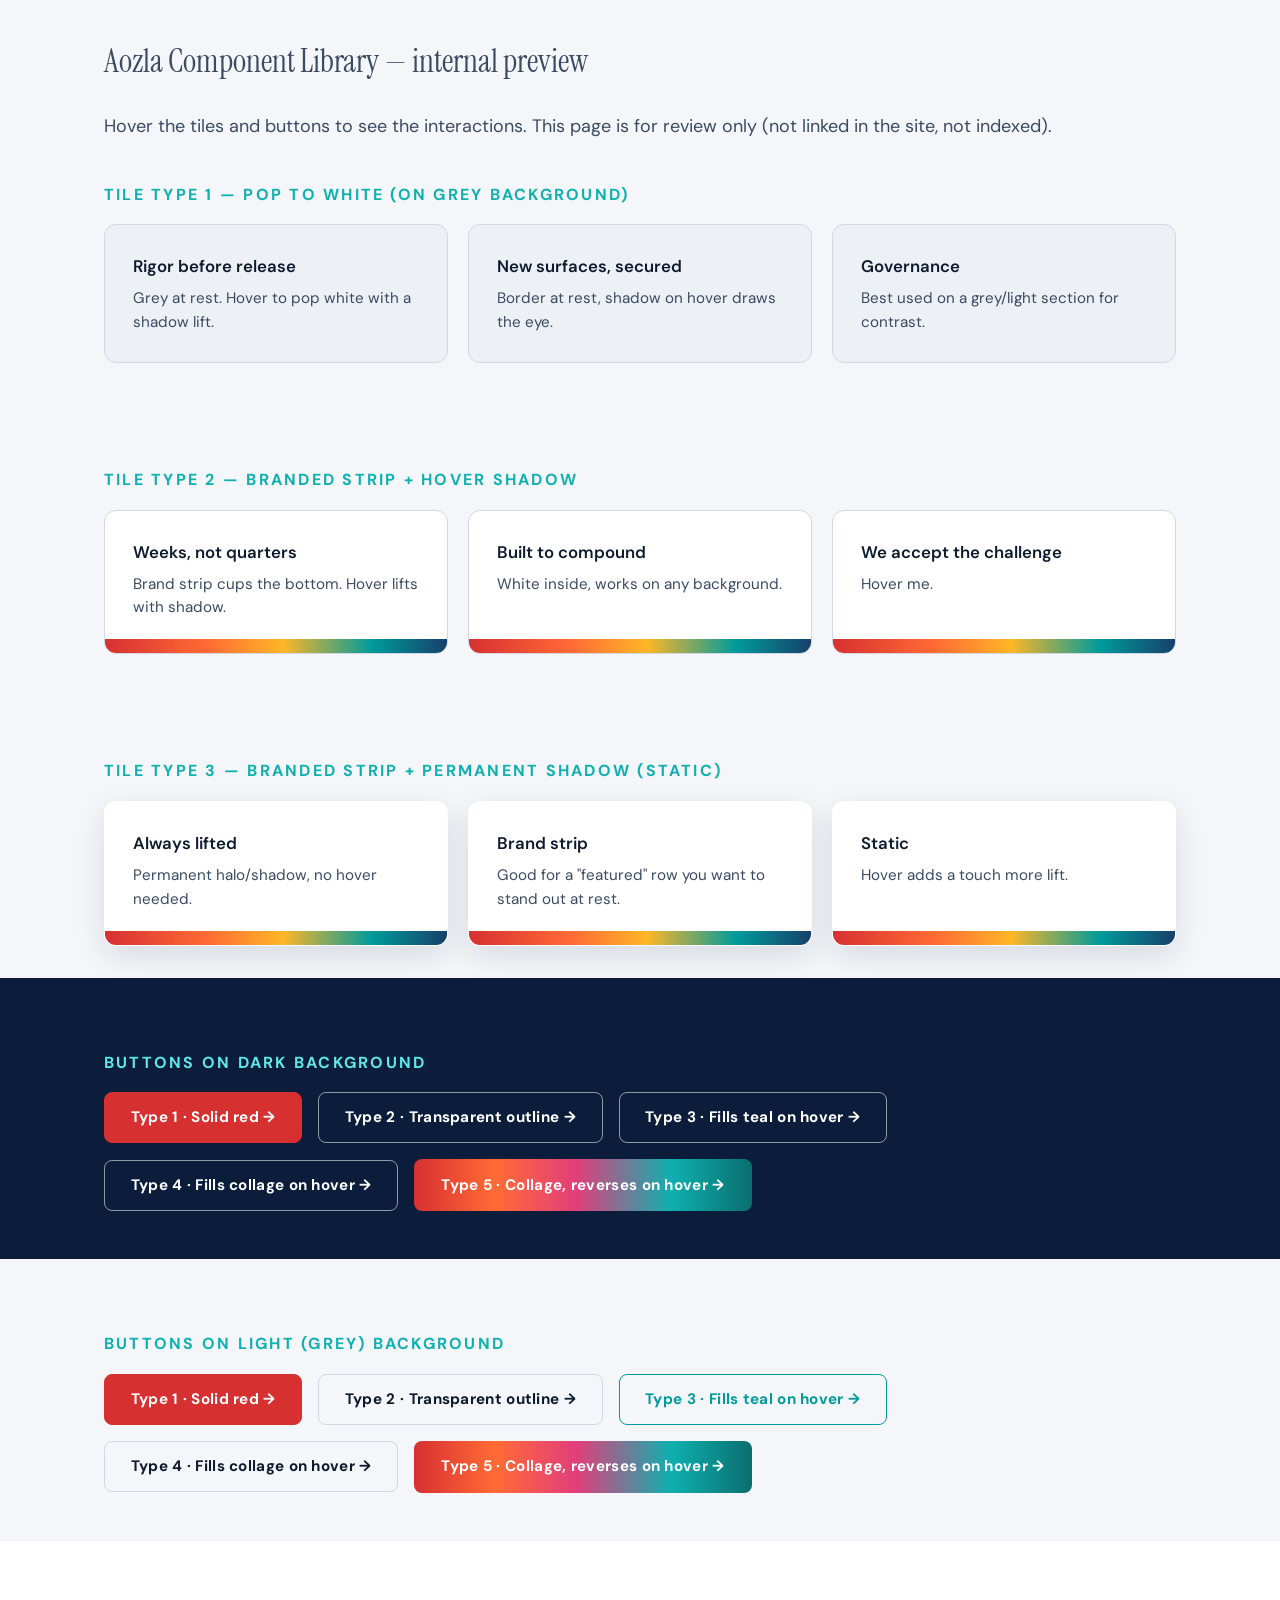
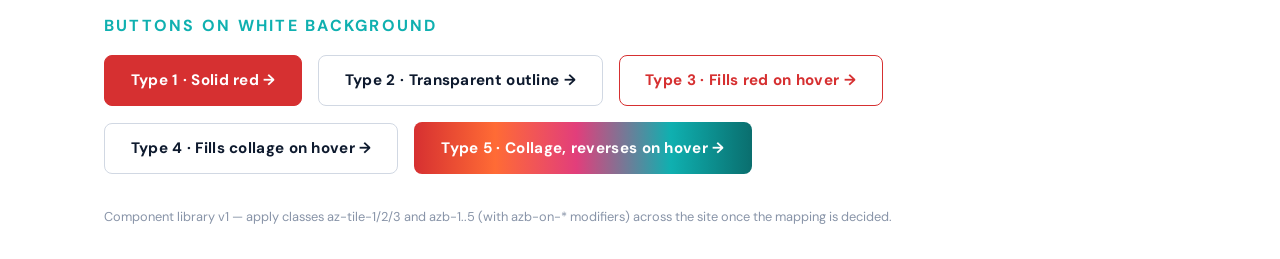
==== components.html @ dd2259ca "Add files via upload" ====
<!DOCTYPE html>
<html lang="en">
<head>
  <meta charset="UTF-8">
  <meta name="viewport" content="width=device-width, initial-scale=1.0">
  <meta name="robots" content="noindex">
  <title>Aozla — Component Library (internal preview)</title>
  <link rel="preconnect" href="https://fonts.googleapis.com">
  <link rel="preconnect" href="https://fonts.gstatic.com" crossorigin>
  <link href="https://fonts.googleapis.com/css2?family=DM+Sans:ital,opsz,wght@0,9..40,300;0,9..40,400;0,9..40,500;0,9..40,600;0,9..40,700;1,9..40,400&family=Instrument+Serif:ital@0;1&display=swap" rel="stylesheet">
  <link rel="stylesheet" href="styles.css?v=58">
<style>
  body{font-family:'DM Sans',sans-serif;margin:0;}
  .cx{max-width:1120px;margin:0 auto;padding:2rem 1.5rem;}
  .cx h1{font-family:'Instrument Serif',serif;font-weight:400;font-size:2rem;margin:.2rem 0 1.5rem;}
  .cx h2{font-size:1rem;letter-spacing:.14em;text-transform:uppercase;color:#0FB0B0;margin:2.5rem 0 1rem;}
  .band-dark{background:#0B1D3A;} .band-grey{background:#F4F6F9;} .band-white{background:#fff;}
  .grid3{display:grid;grid-template-columns:repeat(3,1fr);gap:1.25rem;}
  .row{display:flex;gap:1rem;flex-wrap:wrap;align-items:center;margin-bottom:1rem;}
  .lbl{font-size:.78rem;color:#8894a8;width:100%;margin-top:.5rem;}
  .tile-h3{font-weight:600;color:#0E1A2E;margin:0 0 .4rem;font-size:1.05rem;}
  .tile-p{color:#3B4A61;font-size:.95rem;line-height:1.55;margin:0;}
  @media(max-width:768px){.grid3{grid-template-columns:1fr;}}
</style>
</head>
<body>

<div class="band-grey"><div class="cx">
  <h1>Aozla Component Library — internal preview</h1>
  <p style="color:#3B4A61;">Hover the tiles and buttons to see the interactions. This page is for review only (not linked in the site, not indexed).</p>

  <h2>Tile Type 1 — Pop to white (on grey background)</h2>
  <div class="grid3">
    <div class="az-tile az-tile-1"><h3 class="tile-h3">Rigor before release</h3><p class="tile-p">Grey at rest. Hover to pop white with a shadow lift.</p></div>
    <div class="az-tile az-tile-1"><h3 class="tile-h3">New surfaces, secured</h3><p class="tile-p">Border at rest, shadow on hover draws the eye.</p></div>
    <div class="az-tile az-tile-1"><h3 class="tile-h3">Governance</h3><p class="tile-p">Best used on a grey/light section for contrast.</p></div>
  </div>
</div></div>

<div class="band-grey"><div class="cx">
  <h2>Tile Type 2 — Branded strip + hover shadow</h2>
  <div class="grid3">
    <div class="az-tile az-tile-2"><h3 class="tile-h3">Weeks, not quarters</h3><p class="tile-p">Brand strip cups the bottom. Hover lifts with shadow.</p></div>
    <div class="az-tile az-tile-2"><h3 class="tile-h3">Built to compound</h3><p class="tile-p">White inside, works on any background.</p></div>
    <div class="az-tile az-tile-2"><h3 class="tile-h3">We accept the challenge</h3><p class="tile-p">Hover me.</p></div>
  </div>
</div></div>

<div class="band-grey"><div class="cx">
  <h2>Tile Type 3 — Branded strip + permanent shadow (static)</h2>
  <div class="grid3">
    <div class="az-tile az-tile-3"><h3 class="tile-h3">Always lifted</h3><p class="tile-p">Permanent halo/shadow, no hover needed.</p></div>
    <div class="az-tile az-tile-3"><h3 class="tile-h3">Brand strip</h3><p class="tile-p">Good for a "featured" row you want to stand out at rest.</p></div>
    <div class="az-tile az-tile-3"><h3 class="tile-h3">Static</h3><p class="tile-p">Hover adds a touch more lift.</p></div>
  </div>
</div></div>

<div class="band-dark"><div class="cx">
  <h2 style="color:#5EE8E8;">Buttons on DARK background</h2>
  <div class="row">
    <a class="azb azb-1">Type 1 · Solid red &rarr;</a>
    <a class="azb azb-2 azb-on-dark">Type 2 · Transparent outline &rarr;</a>
    <a class="azb azb-3 azb-on-dark" style="--azb-fill:#009B9B;--azb-fill-text:#fff;">Type 3 · Fills teal on hover &rarr;</a>
    <a class="azb azb-4 azb-on-dark">Type 4 · Fills collage on hover &rarr;</a>
    <a class="azb azb-5">Type 5 · Collage, reverses on hover &rarr;</a>
  </div>
</div></div>

<div class="band-grey"><div class="cx">
  <h2>Buttons on LIGHT (grey) background</h2>
  <div class="row">
    <a class="azb azb-1">Type 1 · Solid red &rarr;</a>
    <a class="azb azb-2 azb-on-light">Type 2 · Transparent outline &rarr;</a>
    <a class="azb azb-3 azb-on-teal" style="--azb-fill:#009B9B;--azb-fill-text:#fff;">Type 3 · Fills teal on hover &rarr;</a>
    <a class="azb azb-4 azb-on-light">Type 4 · Fills collage on hover &rarr;</a>
    <a class="azb azb-5">Type 5 · Collage, reverses on hover &rarr;</a>
  </div>
</div></div>

<div class="band-white"><div class="cx">
  <h2>Buttons on WHITE background</h2>
  <div class="row">
    <a class="azb azb-1">Type 1 · Solid red &rarr;</a>
    <a class="azb azb-2 azb-on-light">Type 2 · Transparent outline &rarr;</a>
    <a class="azb azb-3 azb-on-red" style="--azb-fill:#D63031;--azb-fill-text:#fff;">Type 3 · Fills red on hover &rarr;</a>
    <a class="azb azb-4 azb-on-light">Type 4 · Fills collage on hover &rarr;</a>
    <a class="azb azb-5">Type 5 · Collage, reverses on hover &rarr;</a>
  </div>
  <p style="color:#8894a8;font-size:.8rem;margin-top:2rem;">Component library v1 — apply classes az-tile-1/2/3 and azb-1..5 (with azb-on-* modifiers) across the site once the mapping is decided.</p>
</div></div>

</body>
</html>
---- styles.css ----
/* ============================================
   AOZLA — Global Stylesheet
   ============================================ */

:root {
  /* Brand Colors — derived from the Aozla logo (dark navy + teal accent) */
  --navy:       #0B1D3A;
  --navy-mid:   #142D54;
  --navy-light: #1A3A6B;
  --teal:       #2CB5B5;
  --teal-dark:  #1F9494;
  --teal-light: #3DD4D4;
  --slate:      #4A5D7A;
  --light-grey: #F4F6F9;
  --mid-grey:   #D1D8E3;
  --dark-text:  #0E1A2E;
  --body-text:  #3B4A61;
  --white:      #FFFFFF;
  --red-accent: #C0392B; /* from the Aozla logo "Value" red */

  /* Typography */
  --font-display: 'Instrument Serif', Georgia, serif;
  --font-body:    'DM Sans', -apple-system, BlinkMacSystemFont, sans-serif;

  /* Spacing */
  --section-pad: clamp(3rem, 6vw, 5rem);
  --container-max: 1120px;

  /* Transitions */
  --ease: cubic-bezier(0.25, 0.46, 0.45, 0.94);
}

/* Reset & Base */
*, *::before, *::after { box-sizing: border-box; margin: 0; padding: 0; }

html {
  scroll-behavior: smooth;
  -webkit-font-smoothing: antialiased;
}

body {
  font-family: var(--font-body);
  color: var(--body-text);
  line-height: 1.65;
  font-size: 18px;
  background: var(--white);
}

img { max-width: 100%; display: block; }
a { color: inherit; text-decoration: none; }

.container {
  max-width: var(--container-max);
  margin: 0 auto;
  padding: 0 1.5rem;
}

/* ============================================
   NAVIGATION
   ============================================ */
.nav {
  position: fixed;
  top: 0; left: 0; right: 0;
  z-index: 100;
  background: rgba(255, 255, 255, 0.97);
  backdrop-filter: blur(12px);
  -webkit-backdrop-filter: blur(12px);
  border-bottom: 1px solid rgba(0,0,0,0.08);
  transition: background 0.3s var(--ease);
}
.nav-inner {
  max-width: var(--container-max);
  margin: 0 auto;
  padding: 0 1.5rem;
  display: flex;
  align-items: center;
  justify-content: space-between;
  height: 120px;
}
.nav-logo {
  display: flex;
  align-items: center;
  gap: 0.5rem;
}
.logo-mark {
  display: inline-flex;
  align-items: center;
  justify-content: center;
  width: 32px; height: 32px;
  background: var(--teal);
  color: var(--white);
  border-radius: 50%;
  font-family: var(--font-body);
  font-weight: 700;
  font-size: 14px;
  letter-spacing: 0;
}
.logo-text {
  font-family: var(--font-body);
  font-weight: 700;
  font-size: 18px;
  letter-spacing: 0.12em;
  color: var(--white);
}
.logo-img {
  height: 100px;
  width: auto;
}
.nav-links {
  display: none;
  list-style: none;
  gap: 2rem;
}
@media (min-width: 769px) {
  .nav-links {
    display: flex;
  }
}
.nav-links a {
  color: rgba(14, 26, 46, 0.6);
  font-size: 14px;
  font-weight: 500;
  letter-spacing: 0.02em;
  transition: color 0.2s;
  position: relative;
}
.nav-links a:hover,
.nav-links a.active {
  color: var(--dark-text);
}
.nav-links a.active::after {
  content: '';
  position: absolute;
  bottom: -4px;
  left: 0; right: 0;
  height: 2px;
  background: var(--teal);
  border-radius: 2px;
}

/* Mobile Toggle */
.nav-toggle {
  display: none;
  flex-direction: column;
  gap: 5px;
  background: none;
  border: none;
  cursor: pointer;
  padding: 4px;
}
.nav-toggle span {
  display: block;
  width: 22px;
  height: 2px;
  background: var(--dark-text);
  border-radius: 2px;
  transition: transform 0.3s, opacity 0.3s;
}

/* ============================================
   HERO
   ============================================ */
.hero {
  position: relative;
  min-height: 90vh;
  display: flex;
  align-items: center;
  background: #0E1A2E;
  overflow: hidden;
  padding-top: 120px;
}
.hero-bg {
  position: absolute;
  inset: 0;
  background: url('hero-bg.png') center center / cover no-repeat;
  opacity: 0.65;
  pointer-events: none;
}
.hero::before {
  content: '';
  position: absolute;
  inset: 0;
  background:
    linear-gradient(to right, rgba(11,29,58,0.7) 0%, rgba(11,29,58,0.45) 40%, rgba(11,29,58,0.2) 65%, rgba(11,29,58,0.1) 100%),
    linear-gradient(to top, rgba(11,29,58,0.6) 0%, transparent 40%);
  z-index: 1;
  pointer-events: none;
}
.hero::after {
  content: '';
  position: absolute;
  bottom: 0; left: 0; right: 0;
  height: 1px;
  background: linear-gradient(90deg, transparent, rgba(44,181,181,0.3), transparent);
  z-index: 2;
}
.hero-content {
  position: relative;
  z-index: 3;
  padding: 4rem 0;
}
.hero-tag {
  font-size: 22px;
  font-weight: 700;
  letter-spacing: 0.16em;
  text-transform: uppercase;
  color: #5EE8E8;
  margin-bottom: 1.5rem;
  text-shadow: 0 0 16px rgba(94,232,232,0.4), 0 1px 8px rgba(0,0,0,0.5);
}
.hero-title {
  font-family: var(--font-display);
  font-size: clamp(2.5rem, 5.5vw, 4.2rem);
  font-weight: 400;
  line-height: 1.2;
  letter-spacing: 0.05em;
  color: var(--white);
  margin-bottom: 1.5rem;
  max-width: 700px;
  text-shadow: 0 2px 12px rgba(0,0,0,0.5);
}
.hero-subtitle {
  font-size: clamp(1rem, 1.8vw, 1.15rem);
  line-height: 1.7;
  color: rgba(255,255,255,0.9);
  max-width: 600px;
  margin-bottom: 2.5rem;
  text-shadow: 0 1px 6px rgba(0,0,0,0.4);
}
}
.hero-actions {
  display: flex;
  gap: 1rem;
  flex-wrap: wrap;
}

/* ============================================
   BUTTONS
   ============================================ */
.btn {
  display: inline-flex;
  align-items: center;
  justify-content: center;
  padding: 0.75rem 1.75rem;
  font-family: var(--font-body);
  font-size: 14px;
  font-weight: 600;
  letter-spacing: 0.02em;
  border-radius: 6px;
  border: none;
  cursor: pointer;
  transition: all 0.25s var(--ease);
}
.btn-primary {
  background: #D63031;
  color: var(--white);
}
.btn-primary:hover {
  background: #C0392B;
  transform: translateY(-1px);
  box-shadow: 0 4px 16px rgba(214,48,49,0.35);
}
.btn-outline {
  background: transparent;
  color: var(--white);
  border: 1.5px solid rgba(255,255,255,0.25);
}
.btn-outline:hover {
  border-color: rgba(255,255,255,0.5);
  background: rgba(255,255,255,0.05);
}
.btn-outline-dark {
  background: #EAF6F6;
  color: var(--teal-dark);
  border: 1.5px solid #BEE3E3;
  margin-left: 0.75rem;
}
.btn-outline-dark:hover {
  border-color: var(--teal);
  color: var(--teal-dark);
  background: #D6EFEF;
}
.btn-lg {
  padding: 1rem 2.25rem;
  font-size: 15px;
}
.btn-full {
  width: 100%;
}

/* ============================================
   SECTIONS
   ============================================ */
.section {
  padding: var(--section-pad) 0;
}
.section-header {
  margin-bottom: 3.5rem;
}
.section-tag {
  font-size: 15px;
  font-weight: 800;
  letter-spacing: 0.16em;
  text-transform: uppercase;
  color: #0FB0B0;
  margin-bottom: 0.75rem;
}
.section-title {
  font-family: var(--font-display);
  font-size: clamp(1.75rem, 3.5vw, 2.5rem);
  font-weight: 400;
  line-height: 1.25;
  letter-spacing: 0.05em;
  color: var(--dark-text);
  max-width: 650px;
}

/* ============================================
   VALUE CARDS
   ============================================ */
.value-grid {
  display: grid;
  grid-template-columns: repeat(3, 1fr);
  gap: 2rem;
}
.value-card {
  position: relative;
  padding: 2rem;
  padding-bottom: 2.4rem;
  background: var(--light-grey);
  border-radius: 12px;
  border: 1px solid transparent;
  overflow: hidden;
  transition: all 0.3s var(--ease);
}
.value-card::after {
  content: '';
  position: absolute;
  left: 0;
  right: 0;
  bottom: 0;
  height: 14px;
  background: linear-gradient(90deg, #D63031 0%, #FF6B35 30%, #FFB627 52%, #009B9B 78%, #17406b 100%);
}
.value-card:hover {
  border-color: var(--mid-grey);
  transform: translateY(-2px);
  box-shadow: 0 8px 32px rgba(11,29,58,0.06);
}
.value-icon {
  width: 40px; height: 40px;
  color: #D63031;
  margin-bottom: 1.25rem;
}
.value-icon svg { width: 100%; height: 100%; }
.value-card h3 {
  font-family: var(--font-body);
  font-size: 1.1rem;
  font-weight: 600;
  color: var(--dark-text);
  margin-bottom: 0.6rem;
}
.value-card p {
  font-size: 1.05rem;
  line-height: 1.65;
  color: var(--body-text);
}

/* ============================================
   FOCUS AREAS GRID
   ============================================ */
.focus-section {
  background: var(--navy);
}
.focus-section .section-tag { color: #5EE8E8; font-size: 15px; }
.focus-section .section-title { color: var(--white); letter-spacing: 0.05em; }

.focus-grid {
  display: grid;
  grid-template-columns: repeat(2, 1fr);
  gap: 3px;
  background: rgba(94,232,232,0.28);
  border-radius: 12px;
  overflow: hidden;
}
.focus-item {
  display: block;
  padding: 2rem 2.25rem;
  background: var(--navy);
  transition: background 0.3s var(--ease);
  position: relative;
}
.focus-item:hover {
  background: var(--navy-mid);
}
.focus-number {
  font-size: 18px;
  font-weight: 700;
  color: #5EE8E8;
  letter-spacing: 0.08em;
  display: block;
  margin-bottom: 0.75rem;
}
.focus-item h3 {
  font-family: var(--font-display);
  font-size: 1.35rem;
  font-weight: 400;
  letter-spacing: 0.05em;
  color: var(--white);
  margin-bottom: 0.5rem;
}
.focus-item p {
  font-size: 1.05rem;
  line-height: 1.7;
  color: rgba(255,255,255,0.88);
}
.focus-arrow {
  position: absolute;
  top: 2rem; right: 2rem;
  font-size: 1.25rem;
  color: var(--teal);
  opacity: 0;
  transform: translateX(-8px);
  transition: all 0.3s var(--ease);
}
.focus-item:hover .focus-arrow {
  opacity: 1;
  transform: translateX(0);
}

/* ============================================
   INDUSTRIES
   ============================================ */
.industries-grid {
  display: flex;
  flex-wrap: wrap;
  gap: 1rem;
  justify-content: center;
}
.industry-pill {
  padding: 0.9rem 2rem;
  background: var(--light-grey);
  border: 1.5px solid var(--mid-grey);
  border-radius: 50px;
  font-size: 1.05rem;
  font-weight: 500;
  color: var(--dark-text);
  transition: all 0.25s var(--ease);
}
.industry-pill:hover {
  background: var(--navy);
  color: var(--white);
  border-color: var(--navy);
  transform: translateY(-2px);
}

/* ============================================
   INDUSTRY BLOCKS (Industries page)
   ============================================ */
.industry-blocks {
  display: flex;
  flex-direction: column;
  gap: 2.5rem;
}
.industry-block {
  display: flex;
  gap: 2rem;
  align-items: flex-start;
  padding: 2.5rem;
  background: var(--light-grey);
  border-radius: 12px;
  border: 1px solid transparent;
  transition: all 0.3s var(--ease);
}
.industry-block:hover {
  border-color: var(--mid-grey);
  box-shadow: 0 8px 32px rgba(11,29,58,0.05);
}
.industry-block-icon {
  flex-shrink: 0;
  width: 48px; height: 48px;
  color: #D63031;
}
.industry-block-icon svg { width: 100%; height: 100%; }
.industry-block h2 {
  font-family: var(--font-display);
  font-size: 1.5rem;
  font-weight: 400;
  letter-spacing: 0.05em;
  color: var(--dark-text);
  margin-bottom: 0.6rem;
}
.industry-block p {
  font-size: 1.05rem;
  line-height: 1.7;
}

/* ============================================
   SERVICE BLOCKS (What We Do page)
   ============================================ */
.service-block {
  display: flex;
  gap: 2.5rem;
  align-items: flex-start;
  padding: 3rem 0;
  border-bottom: 1px solid var(--mid-grey);
}
.service-block:first-child { padding-top: 0; }
.service-block:last-child { border-bottom: 1px solid var(--mid-grey); }

.service-label {
  font-size: 18px;
  font-weight: 700;
  color: var(--teal-dark);
  letter-spacing: 0.06em;
  flex-shrink: 0;
  padding-top: 0.3rem;
}
.service-content h2 {
  font-family: var(--font-display);
  font-size: 1.65rem;
  font-weight: 400;
  letter-spacing: 0.05em;
  color: var(--dark-text);
  margin-bottom: 0.75rem;
}
.service-content p {
  font-size: 1.05rem;
  line-height: 1.75;
  margin-bottom: 0.75rem;
}
.tech-logos {
  display: flex;
  flex-wrap: wrap;
  gap: 0.5rem;
  margin-top: 1rem;
}
.tech-tag {
  padding: 0.35rem 0.85rem;
  background: var(--light-grey);
  border: 1px solid var(--mid-grey);
  border-radius: 4px;
  font-size: 0.9rem;
  font-weight: 500;
  color: var(--slate);
}

/* ============================================
   CONTACT
   ============================================ */
.contact-layout {
  display: grid;
  grid-template-columns: 1fr 1.4fr;
  gap: 4rem;
  align-items: start;
}
.contact-info-block {
  margin-bottom: 2rem;
}
.contact-info-block h3 {
  font-size: 14px;
  font-weight: 700;
  letter-spacing: 0.14em;
  text-transform: uppercase;
  color: var(--teal-dark);
  margin-bottom: 0.4rem;
}
.contact-info-block a,
.contact-info-block p {
  font-size: 1rem;
  color: var(--dark-text);
}
.contact-info-block a:hover {
  color: var(--teal);
}

.contact-form {
  display: flex;
  flex-direction: column;
  gap: 1.25rem;
}
.form-group label {
  display: block;
  font-size: 13px;
  font-weight: 600;
  color: var(--dark-text);
  margin-bottom: 0.4rem;
}
.form-group input,
.form-group textarea {
  width: 100%;
  padding: 0.8rem 1rem;
  font-family: var(--font-body);
  font-size: 1.05rem;
  border: 1.5px solid var(--mid-grey);
  border-radius: 8px;
  background: var(--white);
  color: var(--dark-text);
  transition: border-color 0.2s;
  outline: none;
}
.form-group input:focus,
.form-group textarea:focus {
  border-color: var(--teal);
}
.form-group input::placeholder,
.form-group textarea::placeholder {
  color: var(--slate);
  opacity: 0.5;
}
.form-group textarea { resize: vertical; }

/* ============================================
   CTA SECTION
   ============================================ */
.cta-section {
  background: var(--light-grey);
  text-align: center;
}
.cta-content h2 {
  font-family: var(--font-display);
  font-size: clamp(1.75rem, 3.5vw, 2.5rem);
  font-weight: 400;
  letter-spacing: 0.05em;
  color: var(--dark-text);
  margin-bottom: 0.75rem;
}
.cta-content p {
  font-size: 1rem;
  color: var(--body-text);
  max-width: 500px;
  margin: 0 auto 2rem;
}

/* ============================================
   PAGE HERO (inner pages)
   ============================================ */
.page-hero {
  background: var(--navy);
  padding: calc(120px + 4rem) 0 3.5rem;
  position: relative;
  overflow: hidden;
}
.page-hero::before {
  content: '';
  position: absolute;
  inset: 0;
  background: radial-gradient(ellipse 60% 50% at 30% 60%, rgba(44,181,181,0.08) 0%, transparent 70%);
  pointer-events: none;
}
.page-hero .section-tag { color: #5EE8E8; font-size: 15px; }
.page-hero-title {
  font-family: var(--font-display);
  font-size: clamp(2rem, 4.5vw, 3rem);
  font-weight: 400;
  line-height: 1.2;
  letter-spacing: 0.05em;
  color: var(--white);
  margin-bottom: 1rem;
  max-width: 650px;
  position: relative;
}
.page-hero-subtitle {
  font-size: clamp(0.95rem, 1.6vw, 1.1rem);
  line-height: 1.7;
  color: rgba(255,255,255,0.88);
  max-width: 550px;
  position: relative;
}

/* ============================================
   FOOTER
   ============================================ */
.footer {
  background: var(--white);
  padding: 4rem 0 2rem;
  border-top: 1px solid rgba(0,0,0,0.08);
}
.footer-inner {
  display: grid;
  grid-template-columns: 1.2fr 2fr;
  gap: 3rem;
}
.footer-brand .logo-mark,
.footer-brand .logo-text {
  vertical-align: middle;
}
.footer-brand .logo-mark { margin-right: 0.4rem; }
.footer-tagline {
  margin-top: 0.75rem;
  font-size: 0.95rem;
  color: var(--body-text);
  max-width: 280px;
  line-height: 1.6;
}
.footer-links {
  display: flex;
  gap: 4rem;
}
.footer-col h4 {
  font-size: 12px;
  font-weight: 700;
  letter-spacing: 0.14em;
  text-transform: uppercase;
  color: var(--slate);
  margin-bottom: 1rem;
}
.footer-col a {
  display: block;
  font-size: 1rem;
  color: var(--body-text);
  margin-bottom: 0.6rem;
  transition: color 0.2s;
}
.footer-col a:hover { color: var(--dark-text); }

.footer-bottom {
  grid-column: 1 / -1;
  padding-top: 2rem;
  margin-top: 2rem;
  border-top: 1px solid rgba(0,0,0,0.08);
}
.footer-bottom p {
  font-size: 0.9rem;
  color: var(--slate);
}

/* ============================================
   ANIMATIONS
   ============================================ */
@keyframes fadeUp {
  from { opacity: 0; transform: translateY(24px); }
  to   { opacity: 1; transform: translateY(0); }
}
.hero-tag      { animation: fadeUp 0.6s var(--ease) 0.1s both; }
.hero-title    { animation: fadeUp 0.6s var(--ease) 0.2s both; }
.hero-subtitle { animation: fadeUp 0.6s var(--ease) 0.35s both; }
.hero-actions  { animation: fadeUp 0.6s var(--ease) 0.5s both; }

/* ============================================
   RESPONSIVE
   ============================================ */
@media (max-width: 768px) {
  .nav-inner {
    height: 80px;
  }
  .logo-img {
    height: 60px;
  }
  .nav-toggle { display: flex; }
  .nav-links {
    display: none;
    position: fixed;
    top: 80px; left: 0; right: 0;
    bottom: 0;
    background: #FFFFFF;
    flex-direction: column;
    align-items: center;
    justify-content: center;
    gap: 2.5rem;
    z-index: 200;
    border-top: 1px solid rgba(0,0,0,0.1);
  }
  .nav-links.open {
    display: flex;
  }
  .nav-links a {
    font-size: 1.25rem;
    color: var(--dark-text);
  }
  .nav-links a.active {
    color: var(--dark-text);
  }

  .hero {
    padding-top: 80px;
  }

  .value-grid {
    grid-template-columns: 1fr;
  }
  .focus-grid {
    grid-template-columns: 1fr;
  }
  .contact-layout {
    grid-template-columns: 1fr;
    gap: 2.5rem;
  }
  .footer-inner {
    grid-template-columns: 1fr;
  }
  .footer-links {
    gap: 2rem;
  }
  .service-block {
    flex-direction: column;
    gap: 0.75rem;
  }
  .industry-block {
    flex-direction: column;
    gap: 1rem;
  }
  .hero {
    min-height: 75vh;
  }
  .page-hero {
    padding: calc(80px + 3rem) 0 2.5rem;
  }
}

@media (max-width: 480px) {
  .hero-actions {
    flex-direction: column;
  }
  .hero-actions .btn {
    width: 100%;
    text-align: center;
  }
  .btn-outline-dark {
    margin-left: 0;
    margin-top: 0.75rem;
  }
}

/* ============================================
   HERO ARC (three-beat positioning line)
   ============================================ */
.hero-arc {
  font-family: var(--font-display);
  font-size: clamp(1.6rem, 3.2vw, 2.4rem);
  font-weight: 400;
  font-style: italic;
  letter-spacing: 0.03em;
  line-height: 1.3;
  color: #EAFFFF;
  margin-bottom: 1.5rem;
  /* Fog / halo: layered soft shadows lift the text off the busy image */
  text-shadow:
    0 0 18px rgba(11,29,58,0.85),
    0 0 32px rgba(11,29,58,0.75),
    0 0 60px rgba(11,29,58,0.6),
    0 2px 10px rgba(0,0,0,0.5);
}
@media (max-width: 768px) {
  .hero-arc {
    font-size: 1.5rem;
    /* stronger fog on mobile so every word — including "compounds" — stays legible */
    text-shadow:
      0 0 14px rgba(11,29,58,0.95),
      0 0 26px rgba(11,29,58,0.9),
      0 0 44px rgba(11,29,58,0.8),
      0 2px 8px rgba(0,0,0,0.6);
  }
}

/* ============================================
   PROMISE BAND
   ============================================ */
.promise-band {
  background: var(--light-grey);
  border-top: 1px solid var(--mid-grey);
  border-bottom: 1px solid var(--mid-grey);
  padding: 1.5rem 0;
}
.promise-band-inner {
  display: flex;
  align-items: flex-start;
  justify-content: space-between;
  gap: 1.5rem;
}
.promise-item {
  flex: 1;
  text-align: center;
}
.promise-figure {
  display: block;
  font-family: var(--font-display);
  font-size: clamp(1.4rem, 2.4vw, 1.9rem);
  color: #009B9B;
  letter-spacing: 0.03em;
  margin-bottom: 0.4rem;
}
.promise-label {
  display: block;
  font-size: 0.95rem;
  color: var(--body-text);
  line-height: 1.5;
  min-height: 2.85em;
}
.promise-divider {
  width: 1px;
  align-self: stretch;
  background: var(--mid-grey);
}

/* ============================================
   SIX-STAGE MODEL
   ============================================ */
.model-section { background: var(--light-grey); }
.model-flow {
  display: grid;
  grid-template-columns: repeat(3, 1fr);
  gap: 1.5rem;
}
.model-stage {
  position: relative;
  background: var(--white);
  border: 1px solid var(--mid-grey);
  border-radius: 12px;
  padding: 2rem 1.75rem;
  transition: all 0.3s var(--ease);
}
.model-stage:hover {
  transform: translateY(-3px);
  box-shadow: 0 12px 32px rgba(11,29,58,0.08);
}
.model-stage-gate {
  border-color: #D63031;
  border-width: 2px;
  background: linear-gradient(180deg, #fff 0%, #fdf3f3 100%);
}
.model-num {
  font-family: var(--font-display);
  font-size: 2.2rem;
  color: var(--teal-dark);
  display: block;
  margin-bottom: 0.5rem;
  letter-spacing: 0.03em;
}
.model-stage-gate .model-num { color: #D63031; }
.model-stage h3 {
  font-family: var(--font-display);
  font-size: 1.4rem;
  font-weight: 400;
  letter-spacing: 0.05em;
  color: var(--dark-text);
  margin-bottom: 0.6rem;
}
.model-stage p {
  font-size: 1rem;
  line-height: 1.6;
  color: var(--body-text);
  margin-bottom: 1.25rem;
}
.model-fee {
  display: inline-block;
  font-size: 0.8rem;
  font-weight: 700;
  letter-spacing: 0.06em;
  text-transform: uppercase;
  padding: 0.35rem 0.85rem;
  border-radius: 50px;
}
.model-fee-fixed {
  background: rgba(44,181,181,0.12);
  color: var(--teal-dark);
}
.model-fee-gate {
  background: #D63031;
  color: #fff;
}
.model-fee-outcome {
  background: rgba(214,48,49,0.1);
  color: #C0392B;
}
.model-cta {
  text-align: center;
  margin-top: 3rem;
}

/* ============================================
   RUNOPS / DAY-2
   ============================================ */
.runops-section { background: var(--navy); }
.runops-section .section-tag { color: #5EE8E8; font-size: 15px; }
.runops-section .section-title { color: var(--white); letter-spacing: 0.05em; }
.runops-inner {
  display: grid;
  grid-template-columns: 1.3fr 1fr;
  gap: 4rem;
  align-items: center;
}
.runops-lead {
  font-size: 1.1rem;
  line-height: 1.7;
  color: rgba(255,255,255,0.88);
  margin-bottom: 1.5rem;
}
.runops-list {
  list-style: none;
  margin: 0 0 2rem;
  padding: 0;
}
.runops-list li {
  position: relative;
  padding-left: 1.75rem;
  margin-bottom: 0.85rem;
  font-size: 1.02rem;
  color: rgba(255,255,255,0.8);
  line-height: 1.5;
}
.runops-list li::before {
  content: '';
  position: absolute;
  left: 0; top: 0.55em;
  width: 8px; height: 8px;
  border-radius: 50%;
  background: #D63031;
}
.runops-visual {
  display: flex;
  flex-direction: column;
  gap: 1.25rem;
}
.runops-metric {
  background: rgba(255,255,255,0.04);
  border: 1px solid rgba(255,255,255,0.1);
  border-radius: 12px;
  padding: 1.5rem 1.75rem;
}
.runops-metric-num {
  display: block;
  font-family: var(--font-display);
  font-size: 2.4rem;
  color: #5EE8E8;
  letter-spacing: 0.02em;
  margin-bottom: 0.25rem;
}
.runops-metric-label {
  display: block;
  font-size: 0.95rem;
  color: rgba(255,255,255,0.88);
  line-height: 1.5;
}

/* ============================================
   RESPONSIVE — new sections
   ============================================ */
@media (max-width: 768px) {
  .promise-band-inner {
    flex-direction: column;
    gap: 0;
    align-items: stretch;
  }
  .promise-item {
    text-align: left;
    padding: 1.25rem 0;
    border-bottom: 1px solid rgba(255,255,255,0.1);
  }
  .promise-item:last-child {
    border-bottom: none;
  }
  .promise-figure {
    margin-bottom: 0.25rem;
  }
  .promise-label {
    min-height: 0;
  }
  .promise-divider { display: none; }
  .model-flow {
    grid-template-columns: 1fr;
  }
  .runops-inner {
    grid-template-columns: 1fr;
    gap: 2.5rem;
  }
}

/* ============================================
   STAGE DETAIL ROWS (How We Work page)
   ============================================ */
.stage-detail {
  display: flex;
  gap: 2rem;
  align-items: flex-start;
  padding: 2rem 0;
  border-bottom: 1px solid var(--mid-grey);
}
.stage-detail:last-child { border-bottom: none; }
.stage-detail-num {
  font-family: var(--font-display);
  font-size: 2.6rem;
  color: var(--teal-dark);
  flex-shrink: 0;
  line-height: 1;
  letter-spacing: 0.03em;
  min-width: 70px;
}
.stage-detail-gate .stage-detail-num { color: #D63031; }
.stage-detail-body h3 {
  font-family: var(--font-display);
  font-size: 1.5rem;
  font-weight: 400;
  letter-spacing: 0.05em;
  color: var(--dark-text);
  margin-bottom: 0.6rem;
  display: flex;
  align-items: center;
  gap: 1rem;
  flex-wrap: wrap;
}
.stage-detail-body p {
  font-size: 1.05rem;
  line-height: 1.7;
  color: var(--body-text);
}
.stage-tag {
  font-family: var(--font-body);
  font-size: 0.72rem;
  font-weight: 700;
  letter-spacing: 0.06em;
  text-transform: uppercase;
  padding: 0.3rem 0.75rem;
  border-radius: 50px;
}
.stage-tag-fixed { background: rgba(44,181,181,0.12); color: var(--teal-dark); }
.stage-tag-gate { background: #D63031; color: #fff; }
.stage-tag-outcome { background: rgba(214,48,49,0.1); color: #C0392B; }

@media (max-width: 768px) {
  .stage-detail { flex-direction: column; gap: 0.5rem; }
  .stage-detail-num { font-size: 2rem; min-width: 0; }
}

/* ============================================
   USE CASES PAGE
   ============================================ */
.uc-section-alt { background: var(--light-grey); }
.uc-group-head {
  max-width: 720px;
  margin-bottom: 2.5rem;
}
.uc-group-num {
  font-family: var(--font-display);
  font-size: 1.1rem;
  color: var(--teal-dark);
  letter-spacing: 0.12em;
  display: block;
  margin-bottom: 0.4rem;
}
.uc-group-head h2 {
  font-family: var(--font-display);
  font-size: clamp(1.6rem, 3vw, 2.1rem);
  font-weight: 400;
  letter-spacing: 0.05em;
  color: var(--dark-text);
  margin-bottom: 0.6rem;
}
.uc-group-head p {
  font-size: 1.05rem;
  line-height: 1.6;
  color: var(--body-text);
}
.uc-grid {
  display: grid;
  grid-template-columns: repeat(3, 1fr);
  gap: 1.5rem;
}
.uc-card {
  background: var(--white);
  border: 1px solid var(--mid-grey);
  border-radius: 12px;
  padding: 1.75rem;
  display: flex;
  flex-direction: column;
  transition: all 0.3s var(--ease);
}
.uc-section-alt .uc-card { background: var(--white); }
.uc-card:hover {
  transform: translateY(-3px);
  box-shadow: 0 12px 32px rgba(11,29,58,0.08);
  border-color: var(--teal);
}
.uc-card h3 {
  font-family: var(--font-body);
  font-size: 1.1rem;
  font-weight: 600;
  color: var(--dark-text);
  margin-bottom: 0.5rem;
  line-height: 1.3;
}
.uc-card > p {
  font-size: 0.98rem;
  line-height: 1.6;
  color: var(--body-text);
  margin-bottom: 1.25rem;
  flex-grow: 1;
}
.uc-kpis {
  border-top: 1px solid var(--mid-grey);
  padding-top: 1rem;
  display: flex;
  flex-direction: column;
  gap: 0.5rem;
}
.uc-kpi-label {
  font-size: 0.72rem;
  font-weight: 700;
  letter-spacing: 0.1em;
  text-transform: uppercase;
  color: var(--teal-dark);
}
.uc-kpi {
  position: relative;
  padding-left: 1.4rem;
  font-size: 0.92rem;
  line-height: 1.4;
  color: var(--dark-text);
  font-weight: 500;
}
.uc-kpi::before {
  content: '';
  position: absolute;
  left: 0; top: 0.5em;
  width: 7px; height: 7px;
  border-radius: 50%;
  background: #D63031;
}
@media (max-width: 900px) {
  .uc-grid { grid-template-columns: repeat(2, 1fr); }
}
@media (max-width: 768px) {
  .uc-grid { grid-template-columns: 1fr; }
}

/* ============================================
   MEASURE-YOUR-OUTCOMES VALUE BAND (How We Work)
   ============================================ */
.measure-band {
  background: linear-gradient(135deg, #0E2240 0%, #17406b 100%);
  padding: 3rem 0;
  border-top: 1px solid rgba(255,255,255,0.08);
  border-bottom: 1px solid rgba(255,255,255,0.08);
}
.measure-band-inner {
  display: flex;
  align-items: center;
  justify-content: space-between;
  gap: 2.5rem;
  flex-wrap: wrap;
}
.measure-band-text {
  flex: 1;
  min-width: 280px;
}
.measure-band-text h2 {
  font-family: var(--font-display);
  font-size: clamp(1.6rem, 3vw, 2.2rem);
  font-weight: 400;
  letter-spacing: 0.05em;
  color: #FFB627;
  margin-bottom: 0.6rem;
  text-shadow: 0 0 18px rgba(255,182,39,0.25);
}
.measure-band-text p {
  font-size: 1.05rem;
  line-height: 1.65;
  color: rgba(255,255,255,0.8);
  max-width: 620px;
}
.measure-band .btn {
  flex-shrink: 0;
}
@media (max-width: 768px) {
  .measure-band-inner {
    flex-direction: column;
    align-items: flex-start;
    gap: 1.5rem;
  }
  .measure-band .btn {
    width: 100%;
    text-align: center;
  }
}

/* ============================================
   USE CASES — CATEGORY TABS
   ============================================ */
.uc-tabs {
  position: sticky;
  top: 120px;
  z-index: 40;
  background: rgba(255,255,255,0.97);
  backdrop-filter: blur(10px);
  -webkit-backdrop-filter: blur(10px);
  border-bottom: 1px solid var(--mid-grey);
}
.uc-tabs-inner {
  position: relative;
  display: flex;
  flex-wrap: wrap;
  gap: 0.5rem;
  padding-top: 0.9rem;
  padding-bottom: 0.9rem;
}
.uc-tabs-inner a {
  display: inline-block;
  padding: 0.5rem 1.1rem;
  font-size: 0.9rem;
  font-weight: 600;
  letter-spacing: 0.01em;
  color: var(--slate);
  background: var(--light-grey);
  border: 1px solid var(--mid-grey);
  border-radius: 50px;
  white-space: nowrap;
  transition: all 0.2s var(--ease);
}
.uc-tab-suffix {
  font-size: 0.7rem;
  font-weight: 500;
  opacity: 0.6;
  margin-left: 0.15rem;
}
.uc-tabs-inner a:hover .uc-tab-suffix { opacity: 0.85; }
.uc-tabs-inner a:hover {
  background: var(--navy);
  color: #fff;
  border-color: var(--navy);
}
/* offset anchor jumps so sticky nav + tabs don't cover section headers */
.uc-section { scroll-margin-top: 200px; }

/* Narrow screens: horizontal scroll with clear cues */
@media (max-width: 900px) {
  .uc-tabs {
    top: 80px;
  }
  .uc-tabs-inner {
    flex-wrap: nowrap;
    overflow-x: auto;
    -webkit-overflow-scrolling: touch;
    scroll-snap-type: x proximity;
    padding-bottom: 1.5rem;
    /* right-edge fade to signal more content */
    -webkit-mask-image: linear-gradient(to right, #000 88%, transparent 100%);
    mask-image: linear-gradient(to right, #000 88%, transparent 100%);
  }
  .uc-tabs-inner a { scroll-snap-align: start; }
  /* slim visible scrollbar as a second cue */
  .uc-tabs-inner::-webkit-scrollbar { height: 4px; }
  .uc-tabs-inner::-webkit-scrollbar-thumb {
    background: var(--mid-grey);
    border-radius: 4px;
  }
  .uc-tabs-inner { scrollbar-width: thin; scrollbar-color: var(--mid-grey) transparent; }
  /* explicit swipe hint under the tabs */
  .uc-tabs::after {
    content: "\2190  swipe for more  \2192";
    display: block;
    text-align: center;
    font-size: 0.68rem;
    font-weight: 600;
    letter-spacing: 0.08em;
    text-transform: uppercase;
    color: var(--slate);
    padding: 0 0 0.5rem;
    opacity: 0.7;
  }
  .uc-section { scroll-margin-top: 150px; }
}
@media (min-width: 901px) {
  /* On desktop, if tabs ever overflow, still allow wrap so all show */
  .uc-tabs-inner { flex-wrap: wrap; }
}

/* ============================================
   SECURITY & TRUST (Home)
   ============================================ */
.security-section { background: var(--light-grey); }
.security-section .section-header {
  margin-bottom: 1.25rem;
}
.security-lead {
  font-size: 1.1rem;
  line-height: 1.7;
  color: var(--body-text);
  max-width: 820px;
  margin-bottom: 2.5rem;
}
.security-grid {
  display: grid;
  grid-template-columns: repeat(3, 1fr);
  gap: 1.5rem;
  margin-bottom: 2.5rem;
}
.security-item {
  background: #EDF0F4;
  border: 1px solid var(--mid-grey);
  border-radius: 10px;
  padding: 1.75rem;
  transition: background 0.25s var(--ease), box-shadow 0.25s var(--ease), transform 0.25s var(--ease), border-color 0.25s var(--ease);
}
.security-item:hover {
  background: var(--white);
  border-color: transparent;
  transform: translateY(-4px);
  box-shadow: 0 14px 34px rgba(11,29,58,0.14);
}
.security-item h3 {
  font-family: var(--font-body);
  font-size: 1.1rem;
  font-weight: 600;
  color: var(--dark-text);
  margin-bottom: 0.5rem;
}
.security-item p {
  font-size: 1rem;
  line-height: 1.6;
  color: var(--body-text);
}
@media (max-width: 768px) {
  .security-grid { grid-template-columns: 1fr; }
}

/* ============================================
   TRANSFORM NOW — self-selection entry
   ============================================ */
.transform-now-section {
  position: relative;
  background: var(--navy);
  background-image: linear-gradient(rgba(11,29,58,0.55), rgba(11,29,58,0.66)), url('aozla-img-2.jpg');
  background-size: cover;
  background-position: center;
}
.transform-now-section .section-tag { color: #5EE8E8; font-size: 15px; }
.transform-now-section .section-title { color: var(--white); letter-spacing: 0.05em; }
.tn-grid {
  display: grid;
  grid-template-columns: repeat(2, 1fr);
  gap: 1rem;
}
.tn-card {
  background: rgba(255,255,255,0.04);
  border: 1px solid rgba(255,255,255,0.12);
  border-radius: 12px;
  overflow: hidden;
  transition: border-color 0.25s var(--ease), background 0.25s var(--ease);
}
.tn-card:hover {
  border-color: rgba(94,232,232,0.5);
  background: rgba(255,255,255,0.06);
}
.tn-head {
  width: 100%;
  text-align: left;
  background: none;
  border: none;
  cursor: pointer;
  padding: 1.5rem 1.75rem;
  display: grid;
  grid-template-columns: auto 1fr auto;
  grid-template-areas: "icon title toggle" "icon hook toggle";
  gap: 0.25rem 1rem;
  align-items: center;
  font-family: var(--font-body);
}
.tn-icon {
  grid-area: icon;
  display: inline-flex;
  align-items: center;
  justify-content: center;
  width: 48px;
  height: 48px;
  border-radius: 12px;
  background: rgba(255,255,255,0.06);
  border: 1px solid rgba(255,255,255,0.12);
}
.tn-icon svg { width: 38px; height: 38px; display: block; }
.tn-card:hover .tn-icon {
  background: rgba(94,232,232,0.10);
  border-color: rgba(94,232,232,0.35);
}
.tn-title {
  grid-area: title;
  font-family: var(--font-display);
  font-size: 1.3rem;
  font-weight: 400;
  letter-spacing: 0.04em;
  color: var(--white);
  line-height: 1.2;
}
.tn-hook {
  grid-area: hook;
  font-size: 0.95rem;
  color: rgba(255,255,255,0.88);
  line-height: 1.4;
}
.tn-toggle {
  grid-area: toggle;
  font-size: 1.6rem;
  font-weight: 300;
  color: #5EE8E8;
  line-height: 1;
  transition: transform 0.25s var(--ease);
}
.tn-card.open .tn-toggle { transform: rotate(45deg); }
.tn-body {
  max-height: 0;
  overflow: hidden;
  transition: max-height 0.3s var(--ease);
  padding: 0 1.75rem;
}
.tn-card.open .tn-body {
  max-height: 320px;
  padding-bottom: 1.5rem;
}
.tn-body p {
  font-size: 0.98rem;
  line-height: 1.6;
  color: rgba(255,255,255,0.9);
  margin-bottom: 0.9rem;
  padding-top: 0.25rem;
  border-top: 1px solid rgba(255,255,255,0.1);
}
.tn-link {
  font-size: 0.9rem;
  font-weight: 700;
  letter-spacing: 0.03em;
  color: #5EE8E8;
}
.tn-link:hover { color: #8af3f3; }

/* Mobile: whole card is a jump link; hide toggle + body */
@media (max-width: 768px) {
  .tn-grid { grid-template-columns: 1fr; }
  .tn-toggle { display: none; }
  .tn-body { display: none !important; }
  .tn-head { cursor: pointer; }
}

/* ============================================
   PROMISE BAND — operator hook link
   ============================================ */
.promise-band-foot {
  text-align: center;
  margin-top: 1rem;
  padding-top: 0.9rem;
  border-top: 1px solid var(--mid-grey);
}
.promise-band-btn {
  display: inline-flex;
  align-items: center;
  padding: 0.6rem 1.5rem;
  font-size: 0.95rem;
  font-weight: 700;
  letter-spacing: 0.02em;
  color: #009B9B;
  background: transparent;
  border: 1.5px solid #009B9B;
  border-radius: 6px;
  transition: all 0.2s var(--ease);
}
.promise-band-btn:hover {
  background: #009B9B;
  color: #fff;
  transform: translateY(-1px);
}


/* ============================================
   SITE REVIEW 2 — spacing + alternation + proven
   ============================================ */
/* Why Aozla tighter */
.value-section {
  background: var(--light-grey);
  background-image: linear-gradient(120deg, rgba(244,246,249,0.92) 0%, rgba(244,246,249,0.85) 28%, rgba(244,246,249,0.60) 55%, rgba(244,246,249,0.42) 100%), url('aozla-img-4.png');
  background-size: cover;
  background-position: center;
  padding-top: 3rem;
  padding-bottom: 3rem;
}

/* Home section background alternation */
.industries-section { background: var(--white); }
.cta-section { background: var(--white); }
.proven-section { background: var(--navy); }

/* The Proven Approach — compact one-row tiles */
.proven-section .section-tag { color: #5EE8E8; font-size: 15px; }
.proven-section .section-title { color: var(--white); letter-spacing: 0.05em; }
.proven-flow {
  display: grid;
  grid-template-columns: repeat(6, 1fr);
  gap: 0.75rem;
  margin-bottom: 2rem;
}
.proven-stage {
  background: rgba(255,255,255,0.04);
  border: 1px solid rgba(255,255,255,0.12);
  border-radius: 10px;
  padding: 1.25rem 0.75rem;
  text-align: center;
}
.proven-stage-gate {
  border-color: #D63031;
  border-width: 2px;
  background: rgba(214,48,49,0.08);
}
.proven-num {
  font-family: var(--font-display);
  font-size: 1.4rem;
  color: #5EE8E8;
  display: block;
  margin-bottom: 0.25rem;
}
.proven-stage-gate .proven-num { color: #ff6b6b; }
.proven-stage h3 {
  font-family: var(--font-display);
  font-size: 1.05rem;
  font-weight: 400;
  letter-spacing: 0.03em;
  color: var(--white);
  margin-bottom: 0.6rem;
}
.proven-stage .model-fee {
  font-size: 0.62rem;
  padding: 0.25rem 0.5rem;
}
@media (max-width: 768px) {
  .proven-flow { grid-template-columns: repeat(2, 1fr); }
}

/* Use Cases — tighter, equal top/bottom section spacing */
.uc-section {
  padding-top: 2.75rem;
  padding-bottom: 2.75rem;
}
.uc-group-head { margin-bottom: 1.75rem; }


/* Use Cases — final CTA gets light-grey to contrast the white Insurance section above */
.uc-section + .cta-section { background: var(--light-grey); }
.section-rule {
  border: none;
  border-top: 1px solid var(--mid-grey);
  margin: 2.5rem 0 0;
}


/* What We Do — tighten space above the final CTA */
.section + .cta-section { padding-top: 2.5rem; }

/* Use Cases — "Interested?" pill */
.uc-pill {
  display: inline-flex;
  align-items: center;
  align-self: flex-start;
  margin-top: 1.1rem;
  padding: 0.28rem 0.95rem;
  font-size: 0.78rem;
  font-weight: 700;
  letter-spacing: 0.03em;
  color: #fff;
  background: #37424F;
  border-radius: 50px;
  transition: all 0.2s var(--ease);
}
.uc-pill:hover {
  background: #0E1A2E;
  transform: translateY(-1px);
  box-shadow: 0 4px 12px rgba(14,26,46,0.25);
}


/* ============================================
   PAGE-HERO BACKGROUND IMAGES (per page)
   ============================================ */
.page-hero.ph-how {
  background-image: linear-gradient(rgba(11,29,58,0.55), rgba(11,29,58,0.66)), url('aozla-img-5.png');
  background-size: cover; background-position: center;
}
.page-hero.ph-what {
  background-image: linear-gradient(rgba(11,29,58,0.55), rgba(11,29,58,0.66)), url('aozla-img-6.jpg');
  background-size: cover; background-position: center;
}
.page-hero.ph-usecases {
  background-image: linear-gradient(rgba(11,29,58,0.55), rgba(11,29,58,0.66)), url('aozla-img-7.png');
  background-size: cover; background-position: center;
}
.page-hero.ph-industries {
  background-image: linear-gradient(rgba(11,29,58,0.55), rgba(11,29,58,0.66)), url('aozla-img-11.jpg');
  background-size: cover; background-position: center;
}
.page-hero.ph-contact {
  background-image: linear-gradient(rgba(11,29,58,0.55), rgba(11,29,58,0.66)), url('aozla-abstract-lines-waves-colors-3.jpg');
  background-size: cover; background-position: center;
}


/* Why Aozla heading — stronger contrast over the reduced-fog image */
.value-section .section-title {
  color: #0A1526;
  text-shadow: 0 1px 10px rgba(244,246,249,0.9), 0 1px 2px rgba(244,246,249,0.9);
}
.value-section .section-tag {
  color: #0B8A8A;
  text-shadow: 0 1px 6px rgba(244,246,249,0.85);
}
/* ============================================================
   AOZLA COMPONENT LIBRARY — Reusable Tile & Button Standards
   (Apply these classes to any element. Documented per the
   TILE DESIGN and BUTTON DESIGN standards.)
   ============================================================ */

:root {
  --brand-strip: linear-gradient(90deg, #D63031 0%, #FF6B35 30%, #FFB627 52%, #009B9B 78%, #17406b 100%);
  --brand-collage: linear-gradient(90deg, #D63031 0%, #FF6B35 24%, #E23E7B 48%, #0FB0B0 76%, #0A6E6E 100%);
  --brand-collage-rev: linear-gradient(270deg, #D63031 0%, #FF6B35 24%, #E23E7B 48%, #0FB0B0 76%, #0A6E6E 100%);
  --tile-radius: 12px;
  --btn-radius: 8px;
}

/* ------------------------------------------------------------
   TILE TYPE 1 — POP TO WHITE, no strip, hover shadow
   Sits on a grey/light section; pops to white + lifts on hover.
   Usage: <div class="az-tile az-tile-1"> ... </div>
   ------------------------------------------------------------ */
.az-tile {
  border-radius: var(--tile-radius);
  padding: 1.75rem;
  position: relative;
  transition: background 0.25s var(--ease), box-shadow 0.25s var(--ease),
              transform 0.25s var(--ease), border-color 0.25s var(--ease);
}
.az-tile-1 {
  background: #EDF0F4;
  border: 1px solid var(--mid-grey);
}
.az-tile-1:hover {
  background: #FFFFFF;
  border-color: transparent;
  transform: translateY(-4px);
  box-shadow: 0 14px 34px rgba(11,29,58,0.14);
}

/* ------------------------------------------------------------
   TILE TYPE 2 — BRANDED STRIP, white inside, hover shadow
   White tile with a brand-collage strip cupping the bottom;
   lifts + shadow on hover. Works on any background.
   Usage: <div class="az-tile az-tile-2"> ... </div>
   ------------------------------------------------------------ */
.az-tile-2 {
  background: #FFFFFF;
  border: 1px solid var(--mid-grey);
  overflow: hidden;
  padding-bottom: 2.1rem;
}
.az-tile-2::after {
  content: '';
  position: absolute;
  left: 0; right: 0; bottom: 0;
  height: 14px;
  background: var(--brand-strip);
}
.az-tile-2:hover {
  transform: translateY(-4px);
  box-shadow: 0 14px 34px rgba(11,29,58,0.16);
  border-color: transparent;
}

/* ------------------------------------------------------------
   TILE TYPE 3 — BRANDED STRIP, white inside, PERMANENT shadow
   Same as Type 2 but the shadow/halo is always on (static).
   Usage: <div class="az-tile az-tile-3"> ... </div>
   ------------------------------------------------------------ */
.az-tile-3 {
  background: #FFFFFF;
  border: 1px solid transparent;
  overflow: hidden;
  padding-bottom: 2.1rem;
  box-shadow: 0 10px 30px rgba(11,29,58,0.12);
}
.az-tile-3::after {
  content: '';
  position: absolute;
  left: 0; right: 0; bottom: 0;
  height: 14px;
  background: var(--brand-strip);
}
.az-tile-3:hover {
  transform: translateY(-3px);
  box-shadow: 0 16px 38px rgba(11,29,58,0.18);
}

/* ============================================================
   BUTTON STANDARDS — reusable, hover shadow on all types
   Base: <a class="azb ..."> Label &rarr;</a>
   ============================================================ */
.azb {
  display: inline-flex;
  align-items: center;
  gap: 0.4rem;
  padding: 0.75rem 1.6rem;
  font-family: var(--font-body);
  font-size: 0.95rem;
  font-weight: 700;
  letter-spacing: 0.02em;
  border-radius: var(--btn-radius);
  cursor: pointer;
  border: 1.5px solid transparent;
  background: transparent;
  transition: background 0.25s var(--ease), color 0.25s var(--ease),
              border-color 0.25s var(--ease), box-shadow 0.25s var(--ease),
              transform 0.2s var(--ease);
  text-decoration: none;
}
.azb:hover { transform: translateY(-1px); }

/* TYPE 1 — Solid RED, white text, hover shadow */
.azb-1 {
  background: #D63031;
  color: #fff;
  border-color: #D63031;
}
.azb-1:hover {
  background: #C0392B;
  border-color: #C0392B;
  box-shadow: 0 8px 22px rgba(214,48,49,0.35);
}

/* TYPE 2 — TRANSPARENT, outline, stays transparent on hover + shadow
   Set text/outline color via modifier: .azb-on-dark or .azb-on-light */
.azb-2 { background: transparent; }
.azb-2:hover { box-shadow: 0 8px 22px rgba(0,0,0,0.22); }

/* TYPE 3 — TRANSPARENT outline → FILLS with solid color on hover + shadow
   Default fill teal; override with --azb-fill / --azb-fill-text */
.azb-3 {
  background: transparent;
}
.azb-3:hover {
  background: var(--azb-fill, #009B9B);
  color: var(--azb-fill-text, #fff);
  border-color: var(--azb-fill, #009B9B);
  box-shadow: 0 8px 22px rgba(0,0,0,0.22);
}

/* TYPE 4 — TRANSPARENT outline → fills with BRAND COLLAGE on hover + shadow */
.azb-4 { background: transparent; }
.azb-4:hover {
  background: var(--brand-collage);
  color: #fff;
  border-color: transparent;
  box-shadow: 0 8px 24px rgba(11,29,58,0.28);
}
.azb-4:hover { border-width: 0; padding: calc(0.75rem + 1.5px) calc(1.6rem + 1.5px); }

/* TYPE 5 — BRAND COLLAGE fill; gradient REVERSES on hover + shadow
   Uses a layered background so we can cross-fade L→R to R→L */
.azb-5 {
  position: relative;
  color: #fff;
  border: none;
  padding: calc(0.75rem + 1.5px) calc(1.6rem + 1.5px);
  background: var(--brand-collage);
  overflow: hidden;
  isolation: isolate;
}
.azb-5::before {
  content: '';
  position: absolute; inset: 0;
  background: var(--brand-collage-rev);
  opacity: 0;
  transition: opacity 0.35s var(--ease);
  z-index: -1;
}
.azb-5:hover::before { opacity: 1; }
.azb-5:hover {
  box-shadow: 0 8px 24px rgba(11,29,58,0.30);
}

/* Text/outline color modifiers for transparent buttons (Types 2-4) */
.azb-on-dark  { color: #fff; border-color: rgba(255,255,255,0.55); }
.azb-on-light { color: var(--dark-text); border-color: var(--mid-grey); }
.azb-on-teal  { color: #009B9B; border-color: #009B9B; }
.azb-on-red   { color: #D63031; border-color: #D63031; }
.azb-on-amber { color: #B8860B; border-color: #FFB627; }
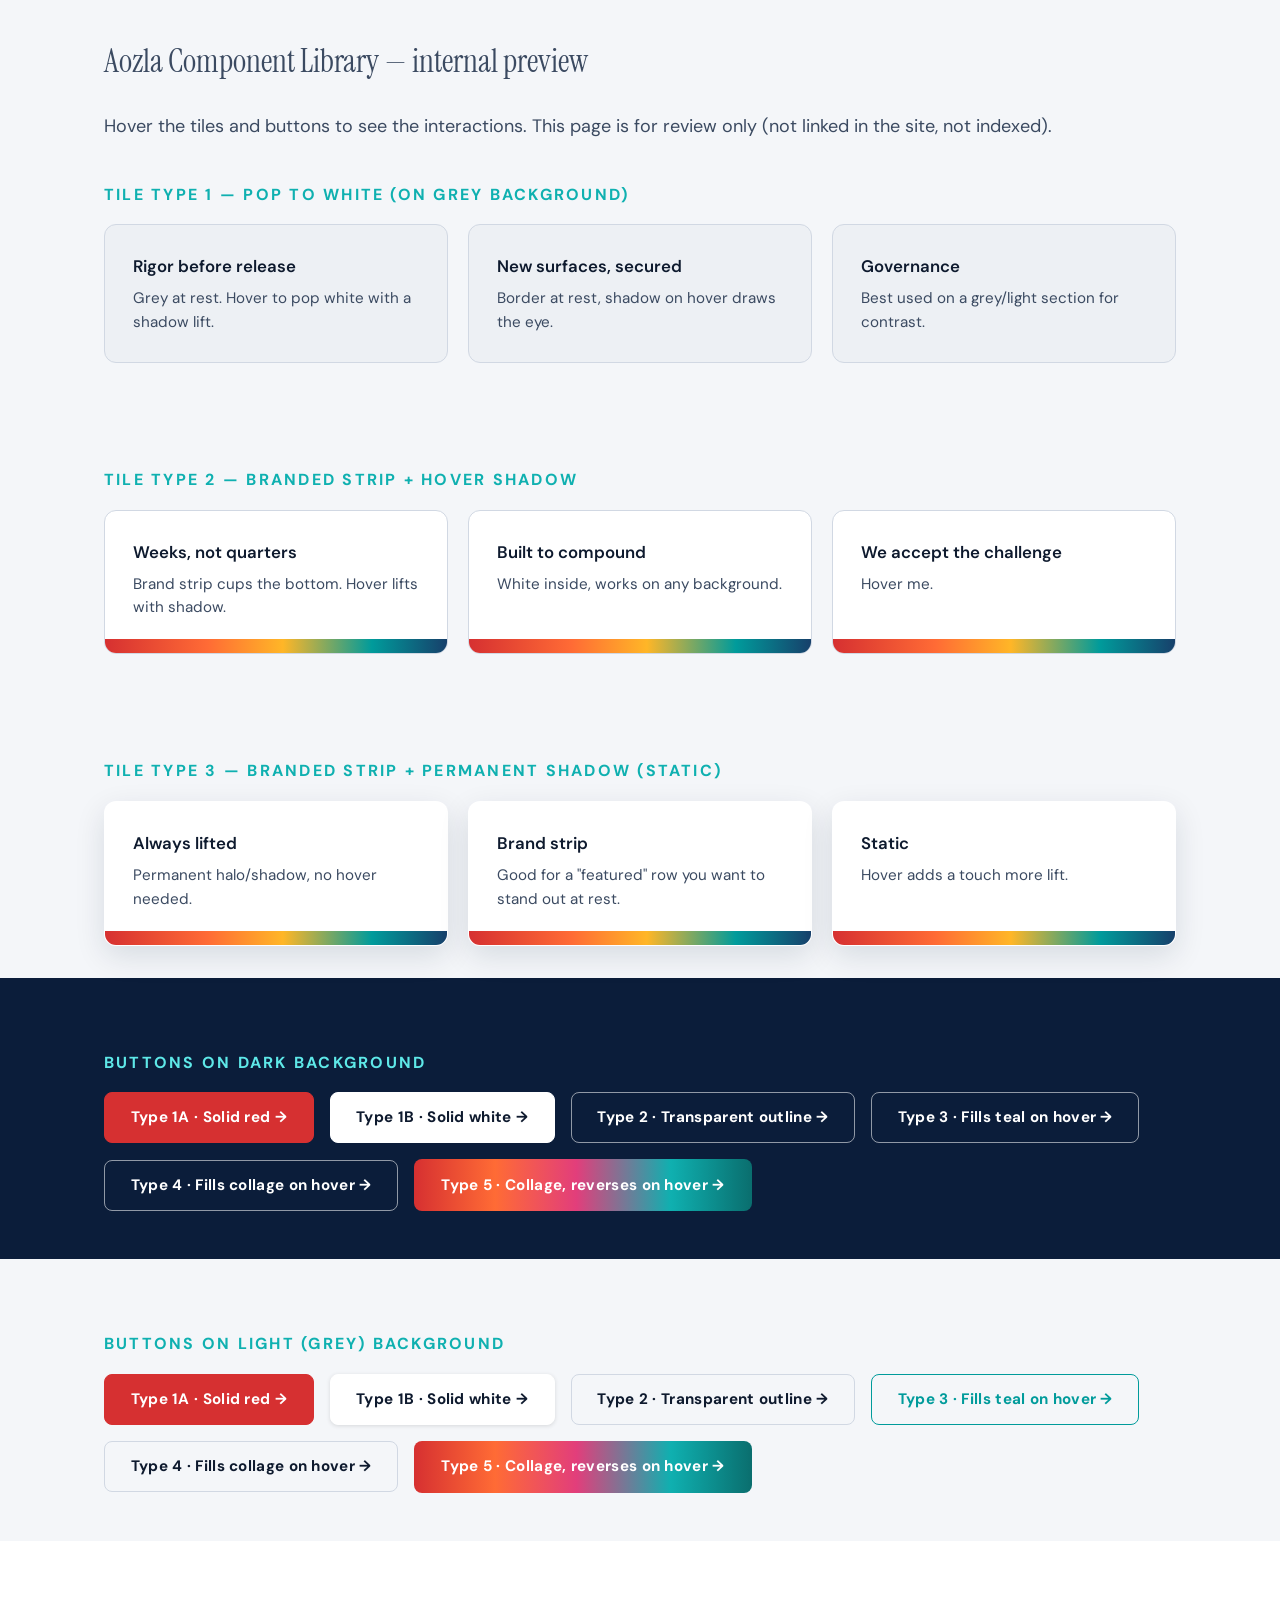
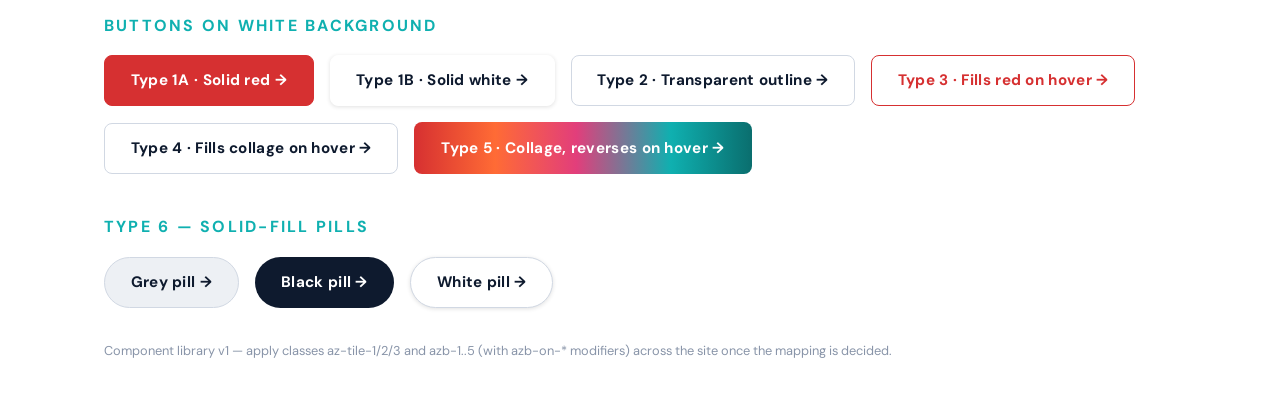
==== commit d2260350: "Add files via upload Additional buttons and component update" ====
--- a/components.html
+++ b/components.html
@@ -8,7 +8,7 @@
   <link rel="preconnect" href="https://fonts.googleapis.com">
   <link rel="preconnect" href="https://fonts.gstatic.com" crossorigin>
   <link href="https://fonts.googleapis.com/css2?family=DM+Sans:ital,opsz,wght@0,9..40,300;0,9..40,400;0,9..40,500;0,9..40,600;0,9..40,700;1,9..40,400&family=Instrument+Serif:ital@0;1&display=swap" rel="stylesheet">
-  <link rel="stylesheet" href="styles.css?v=58">
+  <link rel="stylesheet" href="styles.css?v=60">
 <style>
   body{font-family:'DM Sans',sans-serif;margin:0;}
   .cx{max-width:1120px;margin:0 auto;padding:2rem 1.5rem;}
@@ -58,7 +58,8 @@
 <div class="band-dark"><div class="cx">
   <h2 style="color:#5EE8E8;">Buttons on DARK background</h2>
   <div class="row">
-    <a class="azb azb-1">Type 1 · Solid red &rarr;</a>
+    <a class="azb azb-1">Type 1A · Solid red &rarr;</a>
+    <a class="azb azb-1b">Type 1B · Solid white &rarr;</a>
     <a class="azb azb-2 azb-on-dark">Type 2 · Transparent outline &rarr;</a>
     <a class="azb azb-3 azb-on-dark" style="--azb-fill:#009B9B;--azb-fill-text:#fff;">Type 3 · Fills teal on hover &rarr;</a>
     <a class="azb azb-4 azb-on-dark">Type 4 · Fills collage on hover &rarr;</a>
@@ -69,7 +70,8 @@
 <div class="band-grey"><div class="cx">
   <h2>Buttons on LIGHT (grey) background</h2>
   <div class="row">
-    <a class="azb azb-1">Type 1 · Solid red &rarr;</a>
+    <a class="azb azb-1">Type 1A · Solid red &rarr;</a>
+    <a class="azb azb-1b" style="box-shadow:0 1px 4px rgba(0,0,0,.12);">Type 1B · Solid white &rarr;</a>
     <a class="azb azb-2 azb-on-light">Type 2 · Transparent outline &rarr;</a>
     <a class="azb azb-3 azb-on-teal" style="--azb-fill:#009B9B;--azb-fill-text:#fff;">Type 3 · Fills teal on hover &rarr;</a>
     <a class="azb azb-4 azb-on-light">Type 4 · Fills collage on hover &rarr;</a>
@@ -80,11 +82,18 @@
 <div class="band-white"><div class="cx">
   <h2>Buttons on WHITE background</h2>
   <div class="row">
-    <a class="azb azb-1">Type 1 · Solid red &rarr;</a>
+    <a class="azb azb-1">Type 1A · Solid red &rarr;</a>
+    <a class="azb azb-1b" style="box-shadow:0 1px 4px rgba(0,0,0,.12);">Type 1B · Solid white &rarr;</a>
     <a class="azb azb-2 azb-on-light">Type 2 · Transparent outline &rarr;</a>
     <a class="azb azb-3 azb-on-red" style="--azb-fill:#D63031;--azb-fill-text:#fff;">Type 3 · Fills red on hover &rarr;</a>
     <a class="azb azb-4 azb-on-light">Type 4 · Fills collage on hover &rarr;</a>
     <a class="azb azb-5">Type 5 · Collage, reverses on hover &rarr;</a>
+  </div>
+  <h2>Type 6 — Solid-fill pills</h2>
+  <div class="row">
+    <a class="azb azb-6 azb-6-grey">Grey pill &rarr;</a>
+    <a class="azb azb-6 azb-6-black">Black pill &rarr;</a>
+    <a class="azb azb-6 azb-6-white" style="box-shadow:0 1px 4px rgba(0,0,0,.12);">White pill &rarr;</a>
   </div>
   <p style="color:#8894a8;font-size:.8rem;margin-top:2rem;">Component library v1 — apply classes az-tile-1/2/3 and azb-1..5 (with azb-on-* modifiers) across the site once the mapping is decided.</p>
 </div></div>
--- a/styles.css
+++ b/styles.css
@@ -1280,10 +1280,11 @@
   position: sticky;
   top: 120px;
   z-index: 40;
-  background: rgba(255,255,255,0.97);
+  background: rgba(255,255,255,0.98);
   backdrop-filter: blur(10px);
   -webkit-backdrop-filter: blur(10px);
   border-bottom: 1px solid var(--mid-grey);
+  box-shadow: 0 6px 18px rgba(11,29,58,0.06);
 }
 .uc-tabs-inner {
   position: relative;
@@ -1876,3 +1877,31 @@
 .azb-on-teal  { color: #009B9B; border-color: #009B9B; }
 .azb-on-red   { color: #D63031; border-color: #D63031; }
 .azb-on-amber { color: #B8860B; border-color: #FFB627; }
+
+/* TYPE 1B — Solid WHITE, black text, hover shadow */
+.azb-1b {
+  background: #FFFFFF;
+  color: #0E1A2E;
+  border-color: #FFFFFF;
+}
+.azb-1b:hover {
+  background: #FFFFFF;
+  border-color: #FFFFFF;
+  box-shadow: 0 8px 22px rgba(11,29,58,0.28);
+}
+
+/* TYPE 6 — Solid-fill PILL (grey / black / white), hover shadow
+   Default: light grey with dark text. Override with modifiers below. */
+.azb-6 {
+  border-radius: 50px;
+  background: var(--pill-bg, #EDF0F4);
+  color: var(--pill-text, #0E1A2E);
+  border: 1.5px solid var(--pill-border, transparent);
+}
+.azb-6:hover {
+  box-shadow: 0 8px 22px rgba(11,29,58,0.22);
+}
+/* Type 6 color presets */
+.azb-6-grey  { --pill-bg:#EDF0F4; --pill-text:#0E1A2E; --pill-border:var(--mid-grey); }
+.azb-6-black { --pill-bg:#0E1A2E; --pill-text:#ffffff; --pill-border:transparent; }
+.azb-6-white { --pill-bg:#ffffff; --pill-text:#0E1A2E; --pill-border:var(--mid-grey); }
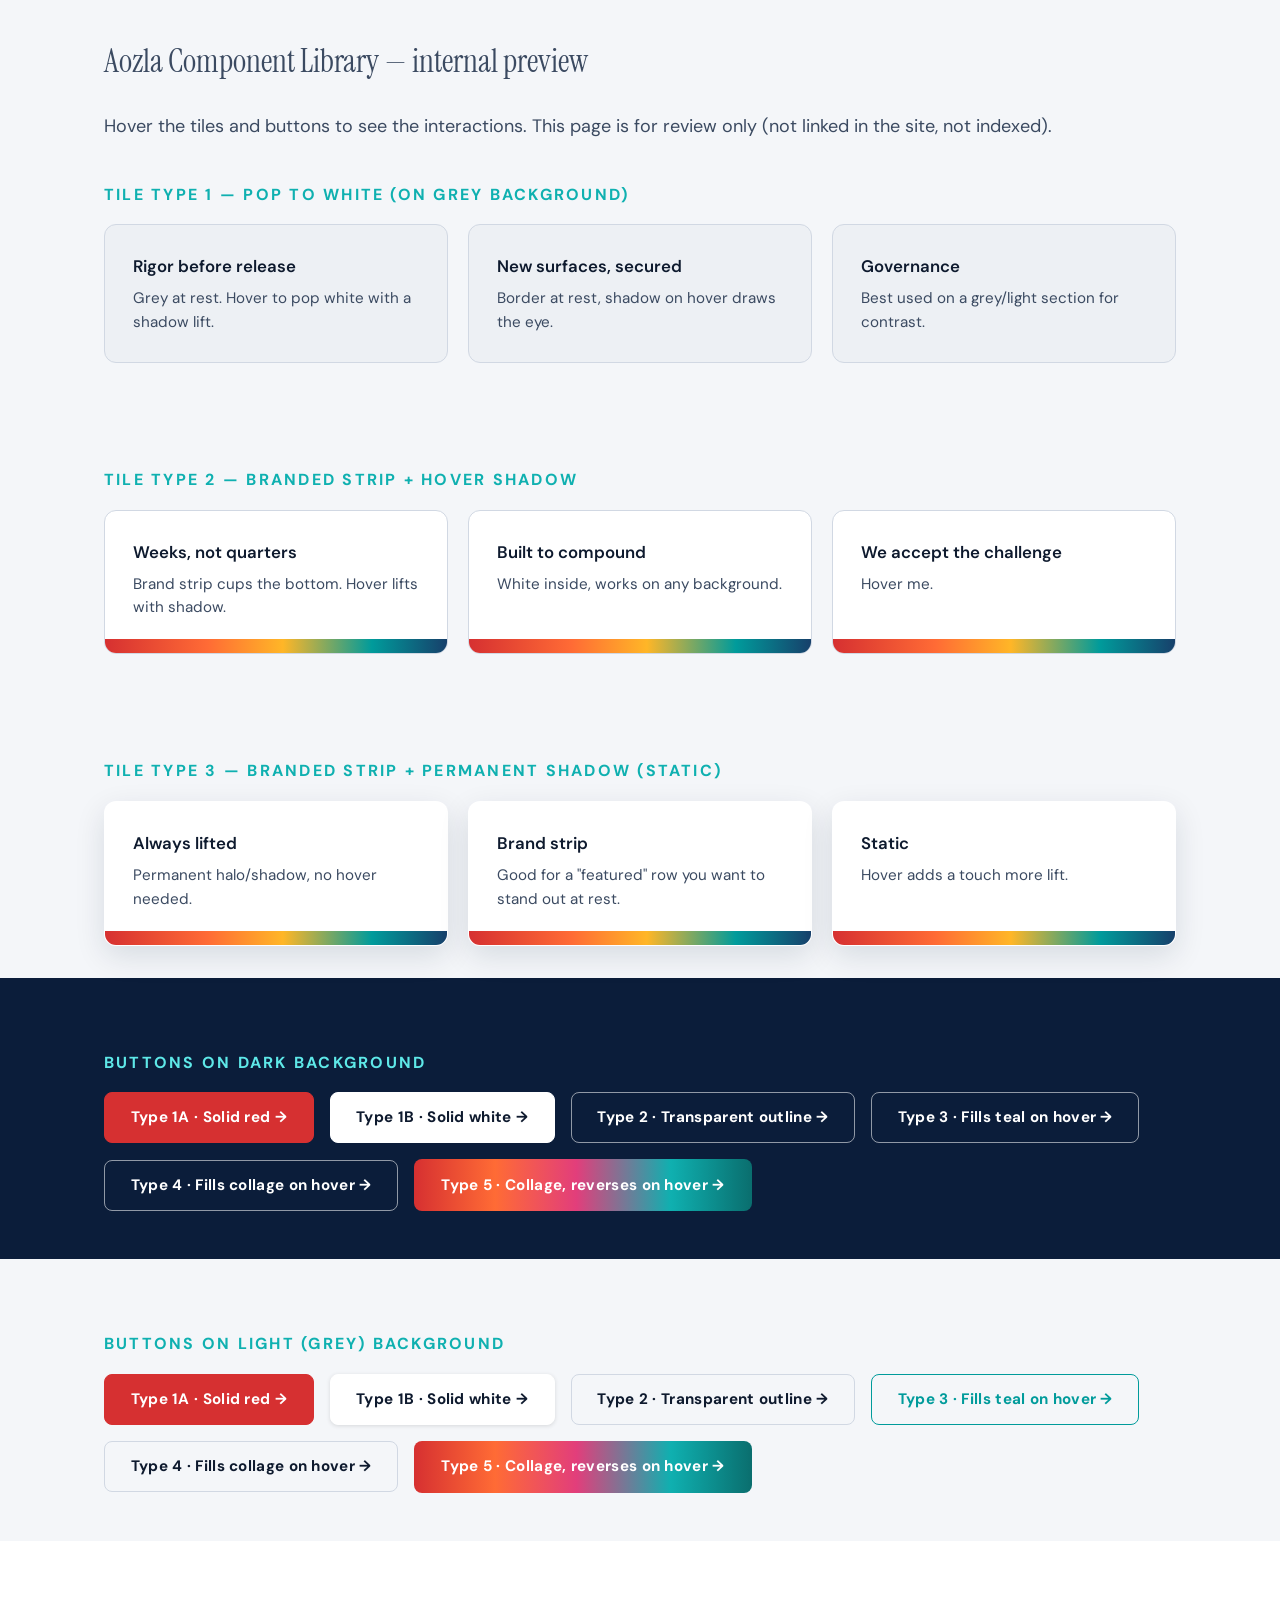
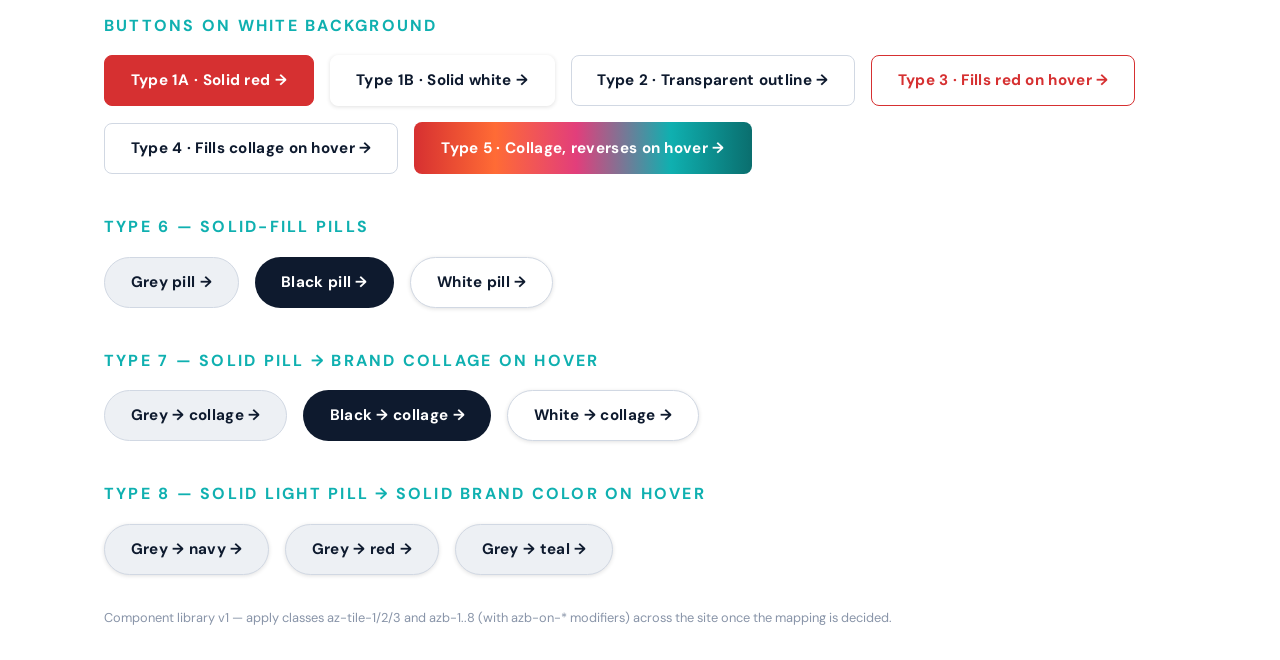
==== commit 67c2c3b3: "Add files via upload Updated COmponents file" ====
--- a/components.html
+++ b/components.html
@@ -8,7 +8,7 @@
   <link rel="preconnect" href="https://fonts.googleapis.com">
   <link rel="preconnect" href="https://fonts.gstatic.com" crossorigin>
   <link href="https://fonts.googleapis.com/css2?family=DM+Sans:ital,opsz,wght@0,9..40,300;0,9..40,400;0,9..40,500;0,9..40,600;0,9..40,700;1,9..40,400&family=Instrument+Serif:ital@0;1&display=swap" rel="stylesheet">
-  <link rel="stylesheet" href="styles.css?v=60">
+  <link rel="stylesheet" href="styles.css?v=61">
 <style>
   body{font-family:'DM Sans',sans-serif;margin:0;}
   .cx{max-width:1120px;margin:0 auto;padding:2rem 1.5rem;}
@@ -95,7 +95,21 @@
     <a class="azb azb-6 azb-6-black">Black pill &rarr;</a>
     <a class="azb azb-6 azb-6-white" style="box-shadow:0 1px 4px rgba(0,0,0,.12);">White pill &rarr;</a>
   </div>
-  <p style="color:#8894a8;font-size:.8rem;margin-top:2rem;">Component library v1 — apply classes az-tile-1/2/3 and azb-1..5 (with azb-on-* modifiers) across the site once the mapping is decided.</p>
+
+  <h2>Type 7 — Solid pill &rarr; brand collage on hover</h2>
+  <div class="row">
+    <a class="azb azb-7 azb-7-grey">Grey &rarr; collage &rarr;</a>
+    <a class="azb azb-7 azb-7-black">Black &rarr; collage &rarr;</a>
+    <a class="azb azb-7 azb-7-white" style="box-shadow:0 1px 4px rgba(0,0,0,.12);">White &rarr; collage &rarr;</a>
+  </div>
+
+  <h2>Type 8 — Solid light pill &rarr; solid brand color on hover</h2>
+  <div class="row">
+    <a class="azb azb-8 azb-8-navy" style="box-shadow:0 1px 4px rgba(0,0,0,.12);">Grey &rarr; navy &rarr;</a>
+    <a class="azb azb-8 azb-8-red" style="box-shadow:0 1px 4px rgba(0,0,0,.12);">Grey &rarr; red &rarr;</a>
+    <a class="azb azb-8 azb-8-teal" style="box-shadow:0 1px 4px rgba(0,0,0,.12);">Grey &rarr; teal &rarr;</a>
+  </div>
+  <p style="color:#8894a8;font-size:.8rem;margin-top:2rem;">Component library v1 — apply classes az-tile-1/2/3 and azb-1..8 (with azb-on-* modifiers) across the site once the mapping is decided.</p>
 </div></div>
 
 </body>
--- a/styles.css
+++ b/styles.css
@@ -1157,13 +1157,23 @@
   gap: 1.5rem;
 }
 .uc-card {
+  position: relative;
   background: var(--white);
   border: 1px solid var(--mid-grey);
   border-radius: 12px;
   padding: 1.75rem;
+  padding-bottom: 2.4rem;
+  overflow: hidden;
   display: flex;
   flex-direction: column;
   transition: all 0.3s var(--ease);
+}
+.uc-card::after {
+  content: '';
+  position: absolute;
+  left: 0; right: 0; bottom: 0;
+  height: 12px;
+  background: var(--brand-strip);
 }
 .uc-section-alt .uc-card { background: var(--white); }
 .uc-card:hover {
@@ -1280,11 +1290,12 @@
   position: sticky;
   top: 120px;
   z-index: 40;
-  background: rgba(255,255,255,0.98);
-  backdrop-filter: blur(10px);
-  -webkit-backdrop-filter: blur(10px);
-  border-bottom: 1px solid var(--mid-grey);
-  box-shadow: 0 6px 18px rgba(11,29,58,0.06);
+  background-color: #17406b;
+  background-image: linear-gradient(rgba(11,29,58,0.72), rgba(11,29,58,0.72)), url('aozla-img-23.png');
+  background-size: cover;
+  background-position: center;
+  border-bottom: 1px solid rgba(255,255,255,0.12);
+  box-shadow: 0 6px 18px rgba(11,29,58,0.18);
 }
 .uc-tabs-inner {
   position: relative;
@@ -1296,13 +1307,13 @@
 }
 .uc-tabs-inner a {
   display: inline-block;
-  padding: 0.5rem 1.1rem;
+  padding: 0.5rem 1.15rem;
   font-size: 0.9rem;
-  font-weight: 600;
+  font-weight: 700;
   letter-spacing: 0.01em;
-  color: var(--slate);
-  background: var(--light-grey);
-  border: 1px solid var(--mid-grey);
+  color: #0E1A2E;
+  background: #ffffff;
+  border: 1px solid transparent;
   border-radius: 50px;
   white-space: nowrap;
   transition: all 0.2s var(--ease);
@@ -1310,14 +1321,16 @@
 .uc-tab-suffix {
   font-size: 0.7rem;
   font-weight: 500;
-  opacity: 0.6;
-  margin-left: 0.15rem;
+  color: #64748b;
+  opacity: 1;
+  margin-left: 0.2rem;
 }
 .uc-tabs-inner a:hover .uc-tab-suffix { opacity: 0.85; }
 .uc-tabs-inner a:hover {
-  background: var(--navy);
-  color: #fff;
-  border-color: var(--navy);
+  background: #ffffff;
+  color: #0E1A2E;
+  box-shadow: 0 4px 14px rgba(0,0,0,0.25);
+  transform: translateY(-1px);
 }
 /* offset anchor jumps so sticky nav + tabs don't cover section headers */
 .uc-section { scroll-margin-top: 200px; }
@@ -1354,9 +1367,9 @@
     font-weight: 600;
     letter-spacing: 0.08em;
     text-transform: uppercase;
-    color: var(--slate);
+    color: rgba(255,255,255,0.85);
     padding: 0 0 0.5rem;
-    opacity: 0.7;
+    opacity: 0.9;
   }
   .uc-section { scroll-margin-top: 150px; }
 }
@@ -1648,19 +1661,22 @@
   align-items: center;
   align-self: flex-start;
   margin-top: 1.1rem;
-  padding: 0.28rem 0.95rem;
+  padding: 0.32rem 1rem;
   font-size: 0.78rem;
   font-weight: 700;
   letter-spacing: 0.03em;
-  color: #fff;
-  background: #37424F;
+  color: #0E1A2E;
+  background: #EDF0F4;
+  border: 1.5px solid var(--mid-grey);
   border-radius: 50px;
   transition: all 0.2s var(--ease);
 }
 .uc-pill:hover {
-  background: #0E1A2E;
+  background: #0B1D3A;
+  color: #ffffff;
+  border-color: transparent;
   transform: translateY(-1px);
-  box-shadow: 0 4px 12px rgba(14,26,46,0.25);
+  box-shadow: 0 6px 16px rgba(11,29,58,0.3);
 }
 
 
@@ -1905,3 +1921,47 @@
 .azb-6-grey  { --pill-bg:#EDF0F4; --pill-text:#0E1A2E; --pill-border:var(--mid-grey); }
 .azb-6-black { --pill-bg:#0E1A2E; --pill-text:#ffffff; --pill-border:transparent; }
 .azb-6-white { --pill-bg:#ffffff; --pill-text:#0E1A2E; --pill-border:var(--mid-grey); }
+
+/* TYPE 7 — Solid PILL (grey/black/white) -> BRAND COLLAGE on hover, L->R */
+.azb-7 {
+  border-radius: 50px;
+  background: var(--pill-bg, #EDF0F4);
+  color: var(--pill-text, #0E1A2E);
+  border: 1.5px solid var(--pill-border, transparent);
+  position: relative;
+  overflow: hidden;
+  isolation: isolate;
+}
+.azb-7::before {
+  content: '';
+  position: absolute; inset: 0;
+  background: var(--brand-collage);
+  opacity: 0;
+  transition: opacity 0.3s var(--ease);
+  z-index: -1;
+}
+.azb-7:hover { color: #fff; border-color: transparent; box-shadow: 0 8px 22px rgba(11,29,58,0.24); }
+.azb-7:hover::before { opacity: 1; }
+.azb-7-grey  { --pill-bg:#EDF0F4; --pill-text:#0E1A2E; --pill-border:var(--mid-grey); }
+.azb-7-black { --pill-bg:#0E1A2E; --pill-text:#ffffff; --pill-border:transparent; }
+.azb-7-white { --pill-bg:#ffffff; --pill-text:#0E1A2E; --pill-border:var(--mid-grey); }
+
+/* TYPE 8 — Solid LIGHT pill -> SOLID BRAND color on hover
+   Default: light grey + black text -> midnight blue + white text.
+   Override target via --pill8-hover-bg / --pill8-hover-text */
+.azb-8 {
+  border-radius: 50px;
+  background: var(--pill8-bg, #EDF0F4);
+  color: var(--pill8-text, #0E1A2E);
+  border: 1.5px solid var(--pill8-border, var(--mid-grey));
+}
+.azb-8:hover {
+  background: var(--pill8-hover-bg, #0B1D3A);
+  color: var(--pill8-hover-text, #ffffff);
+  border-color: transparent;
+  box-shadow: 0 8px 22px rgba(11,29,58,0.24);
+}
+/* Type 8 hover-color presets */
+.azb-8-navy { --pill8-hover-bg:#0B1D3A; --pill8-hover-text:#ffffff; }
+.azb-8-red  { --pill8-hover-bg:#D63031; --pill8-hover-text:#ffffff; }
+.azb-8-teal { --pill8-hover-bg:#009B9B; --pill8-hover-text:#0E1A2E; }
